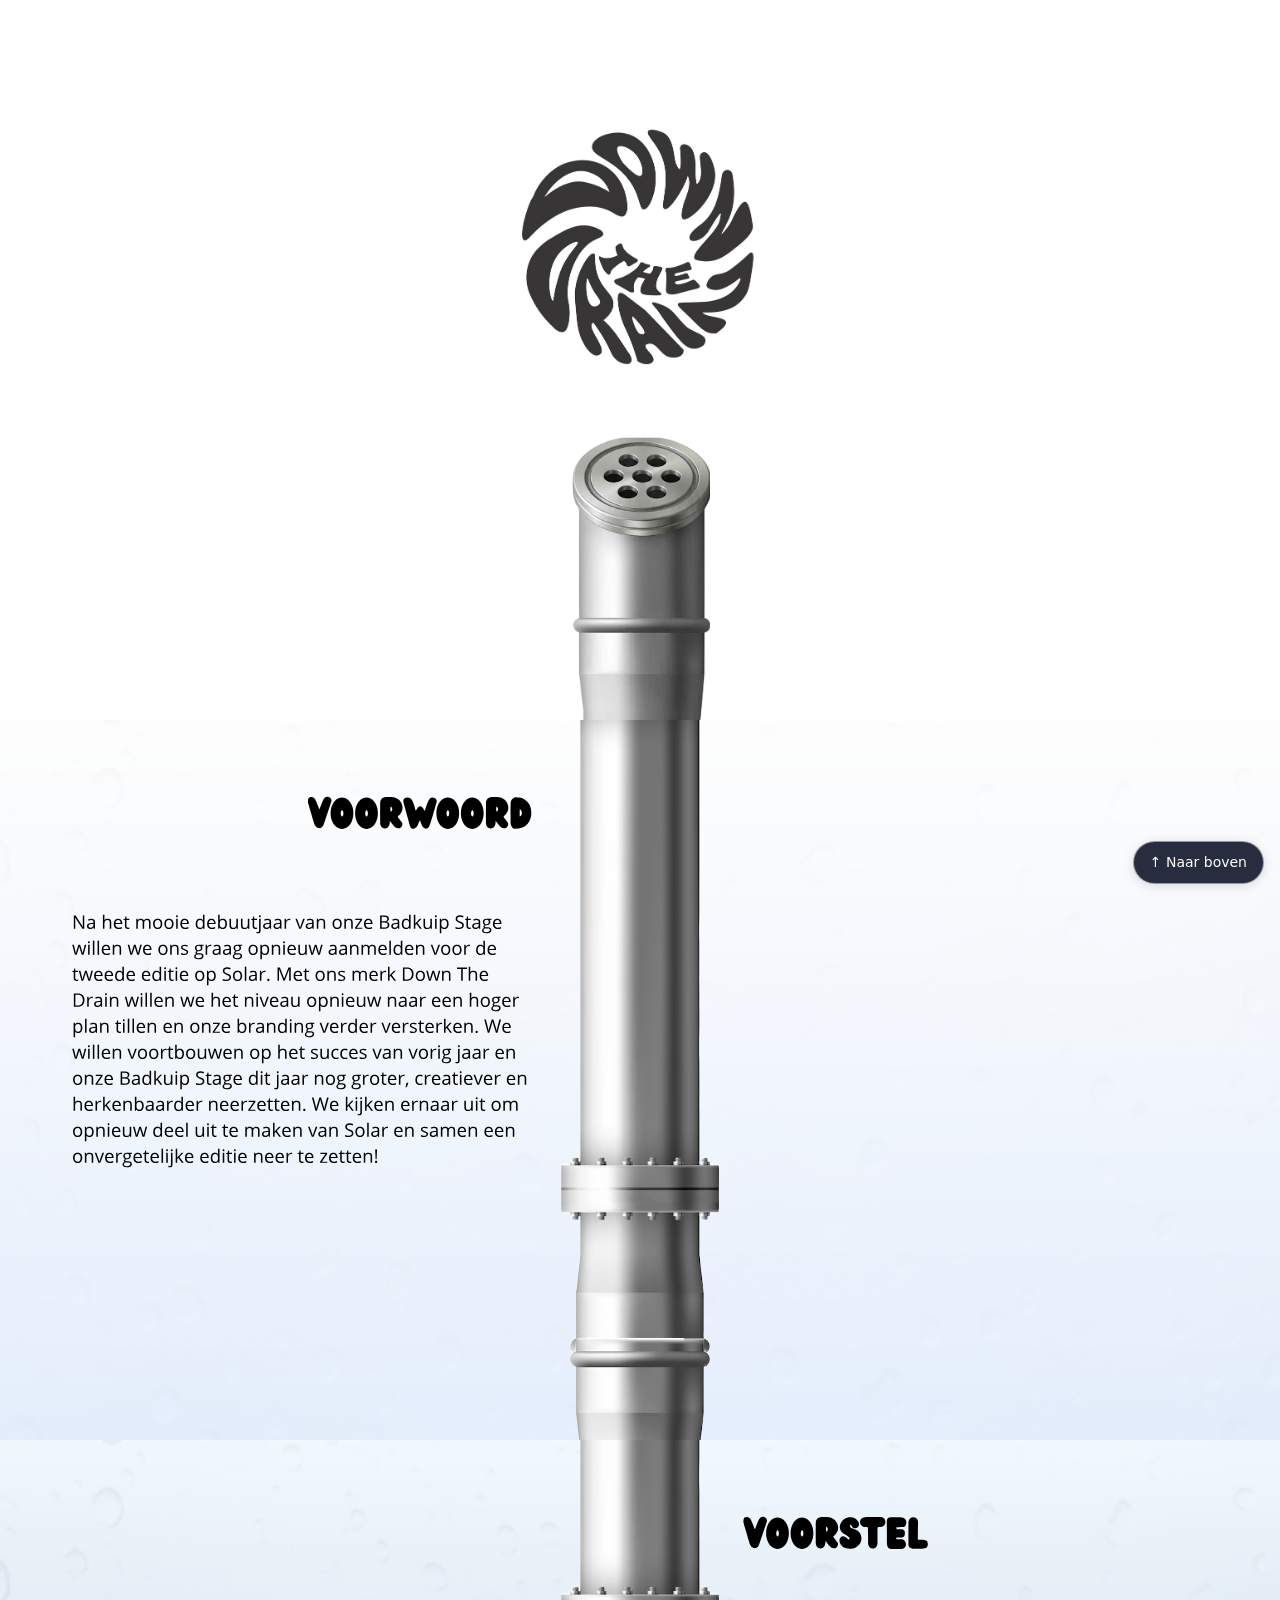
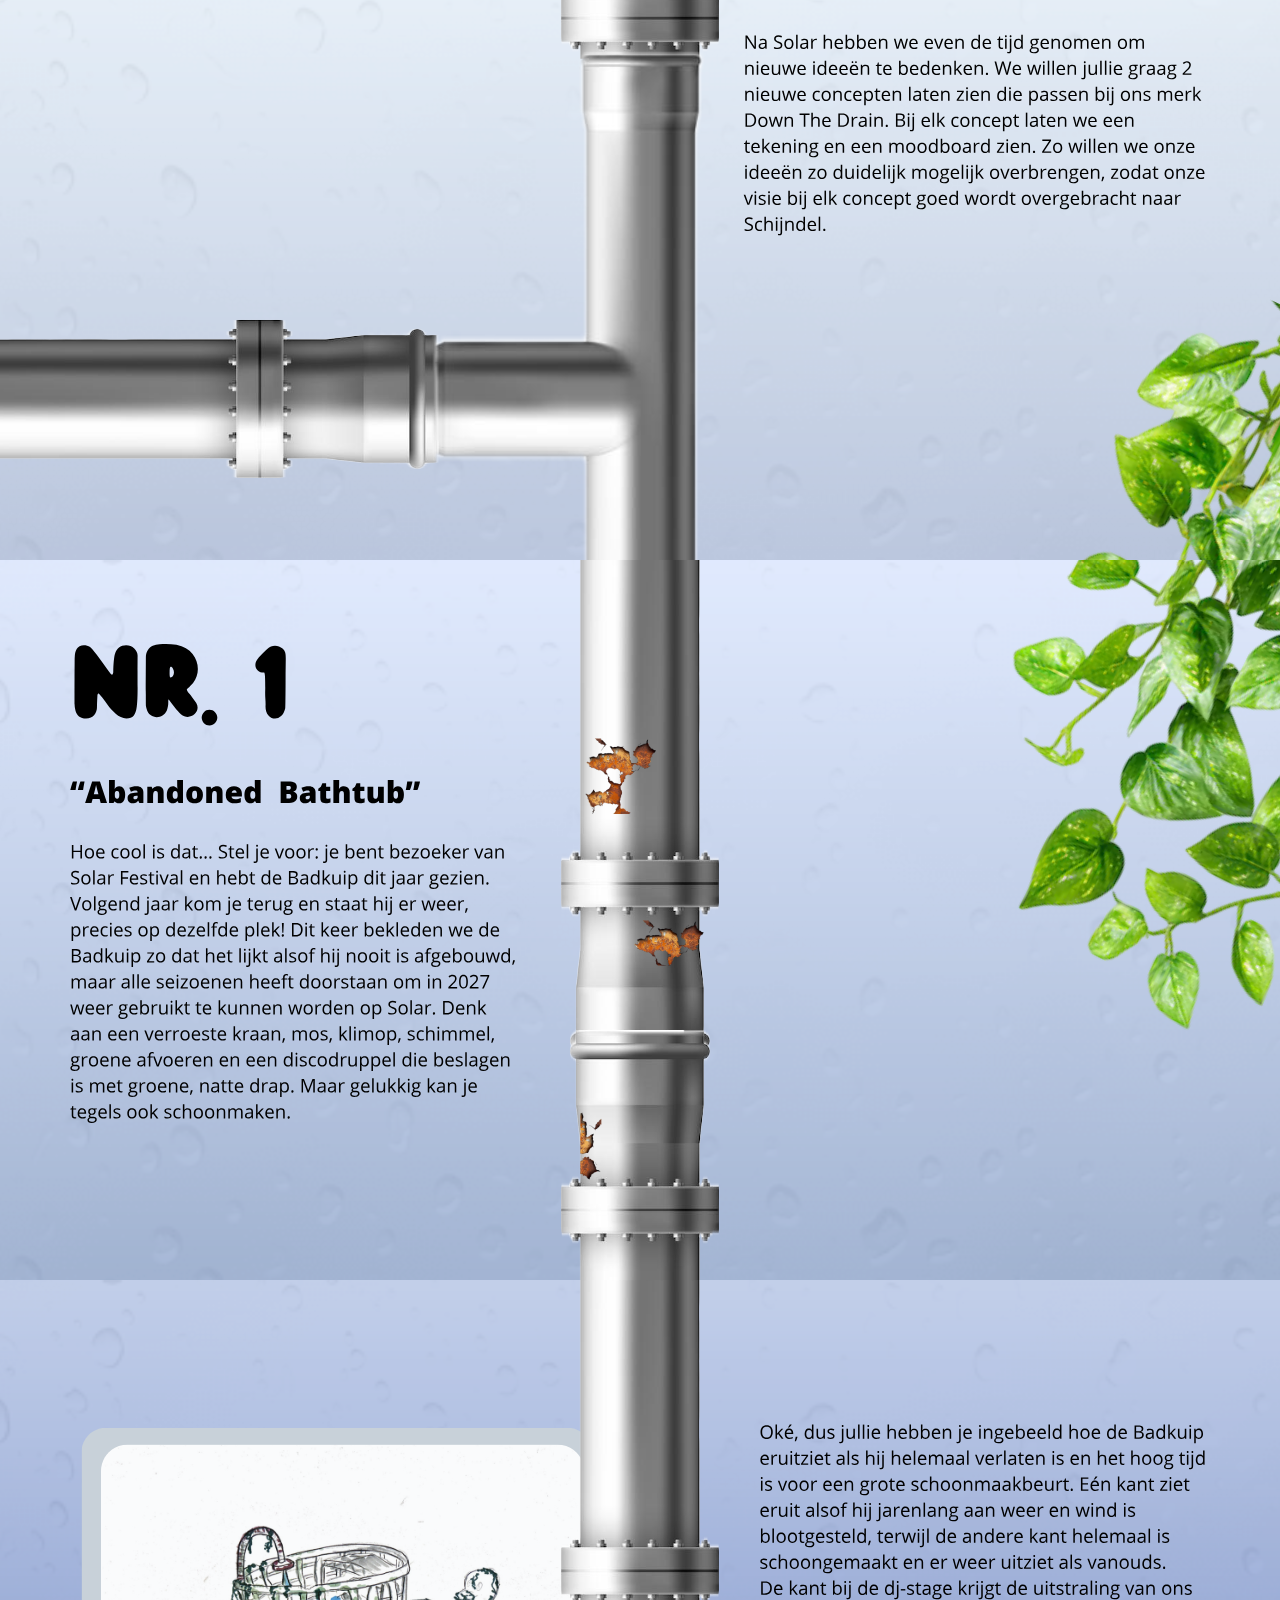
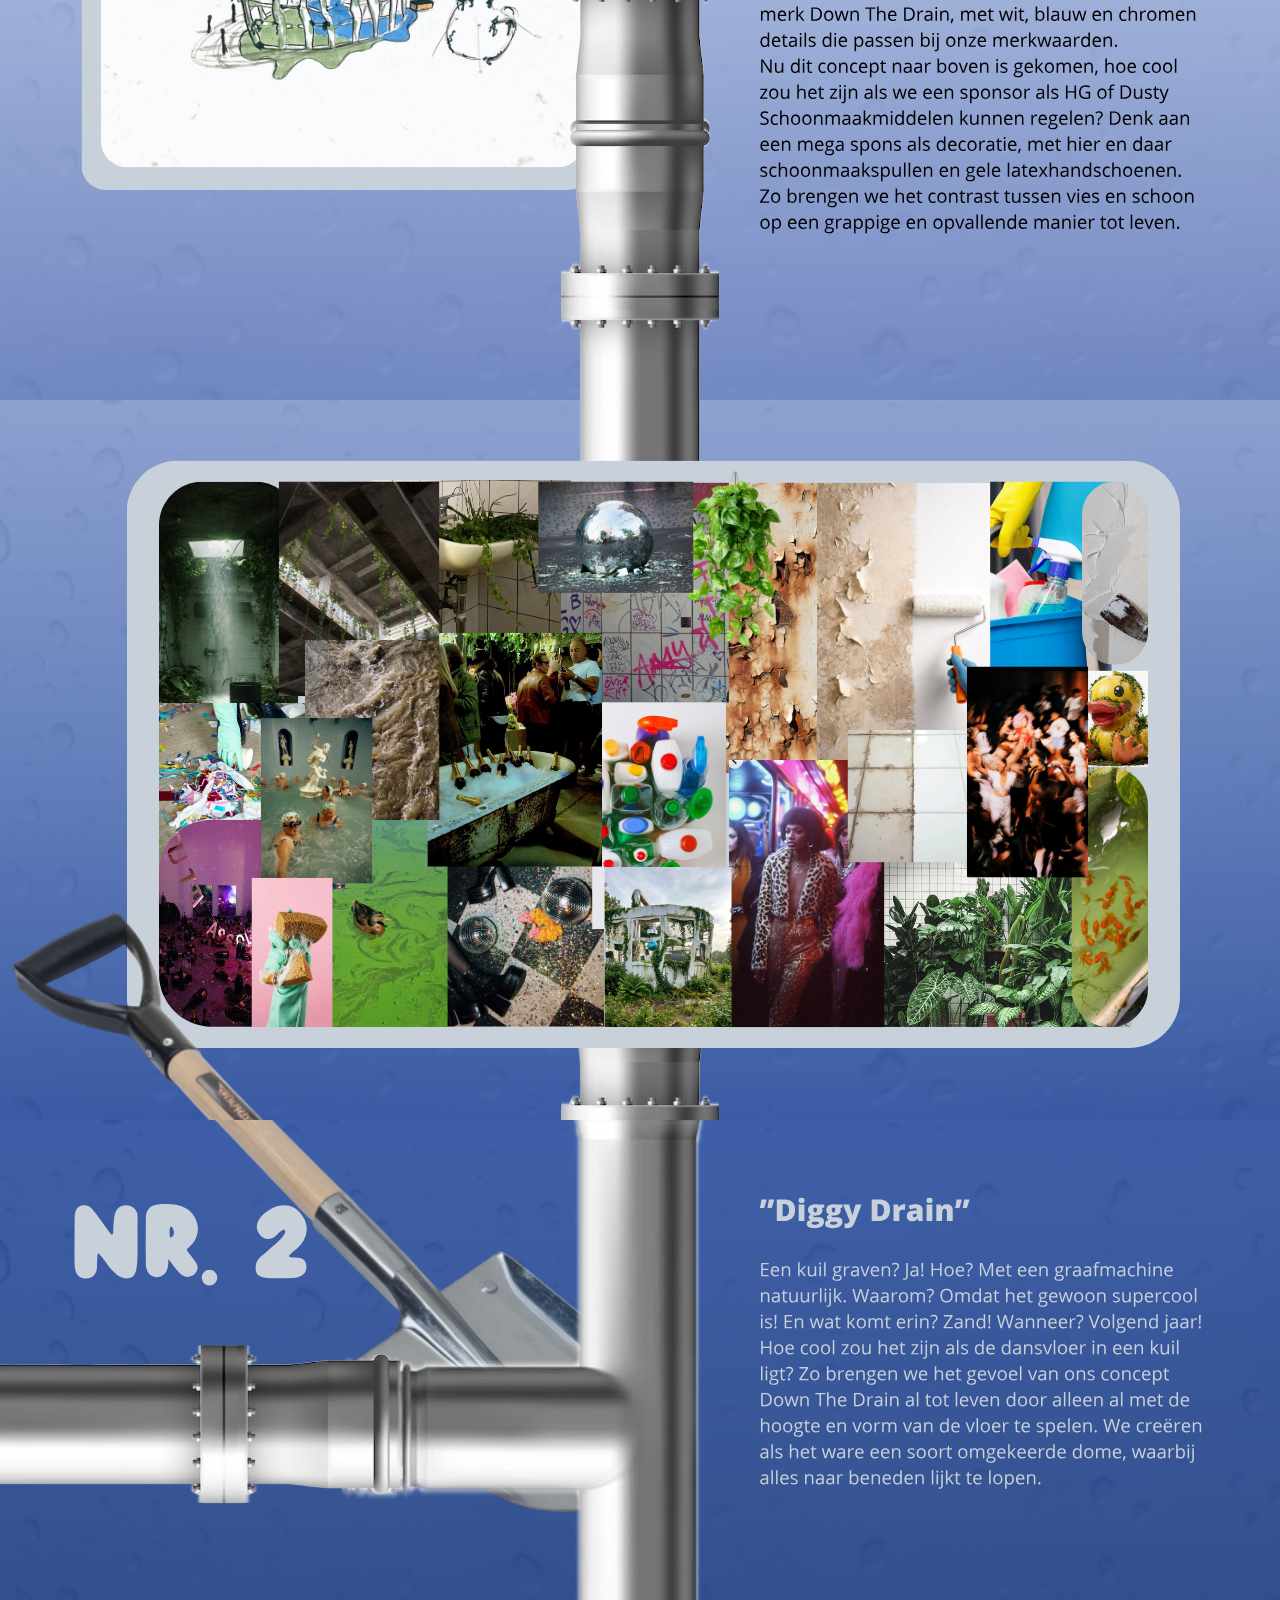
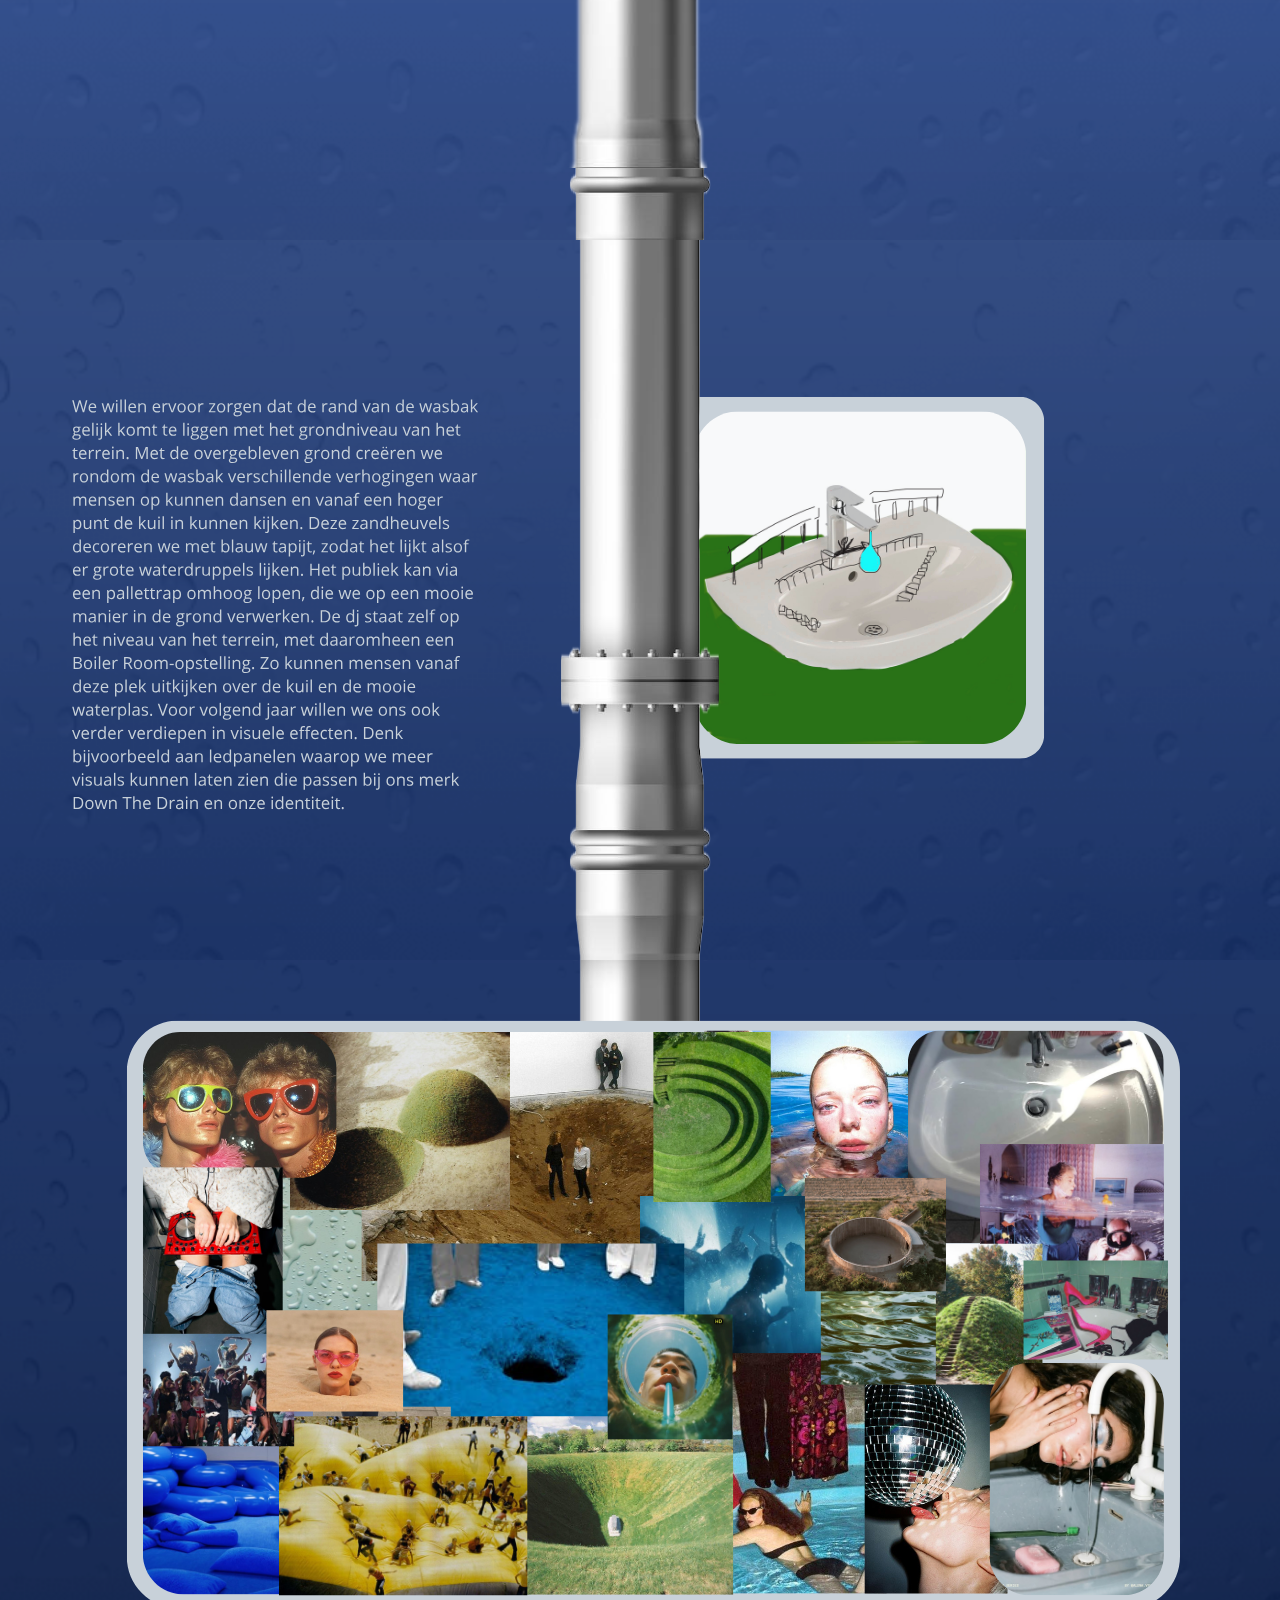
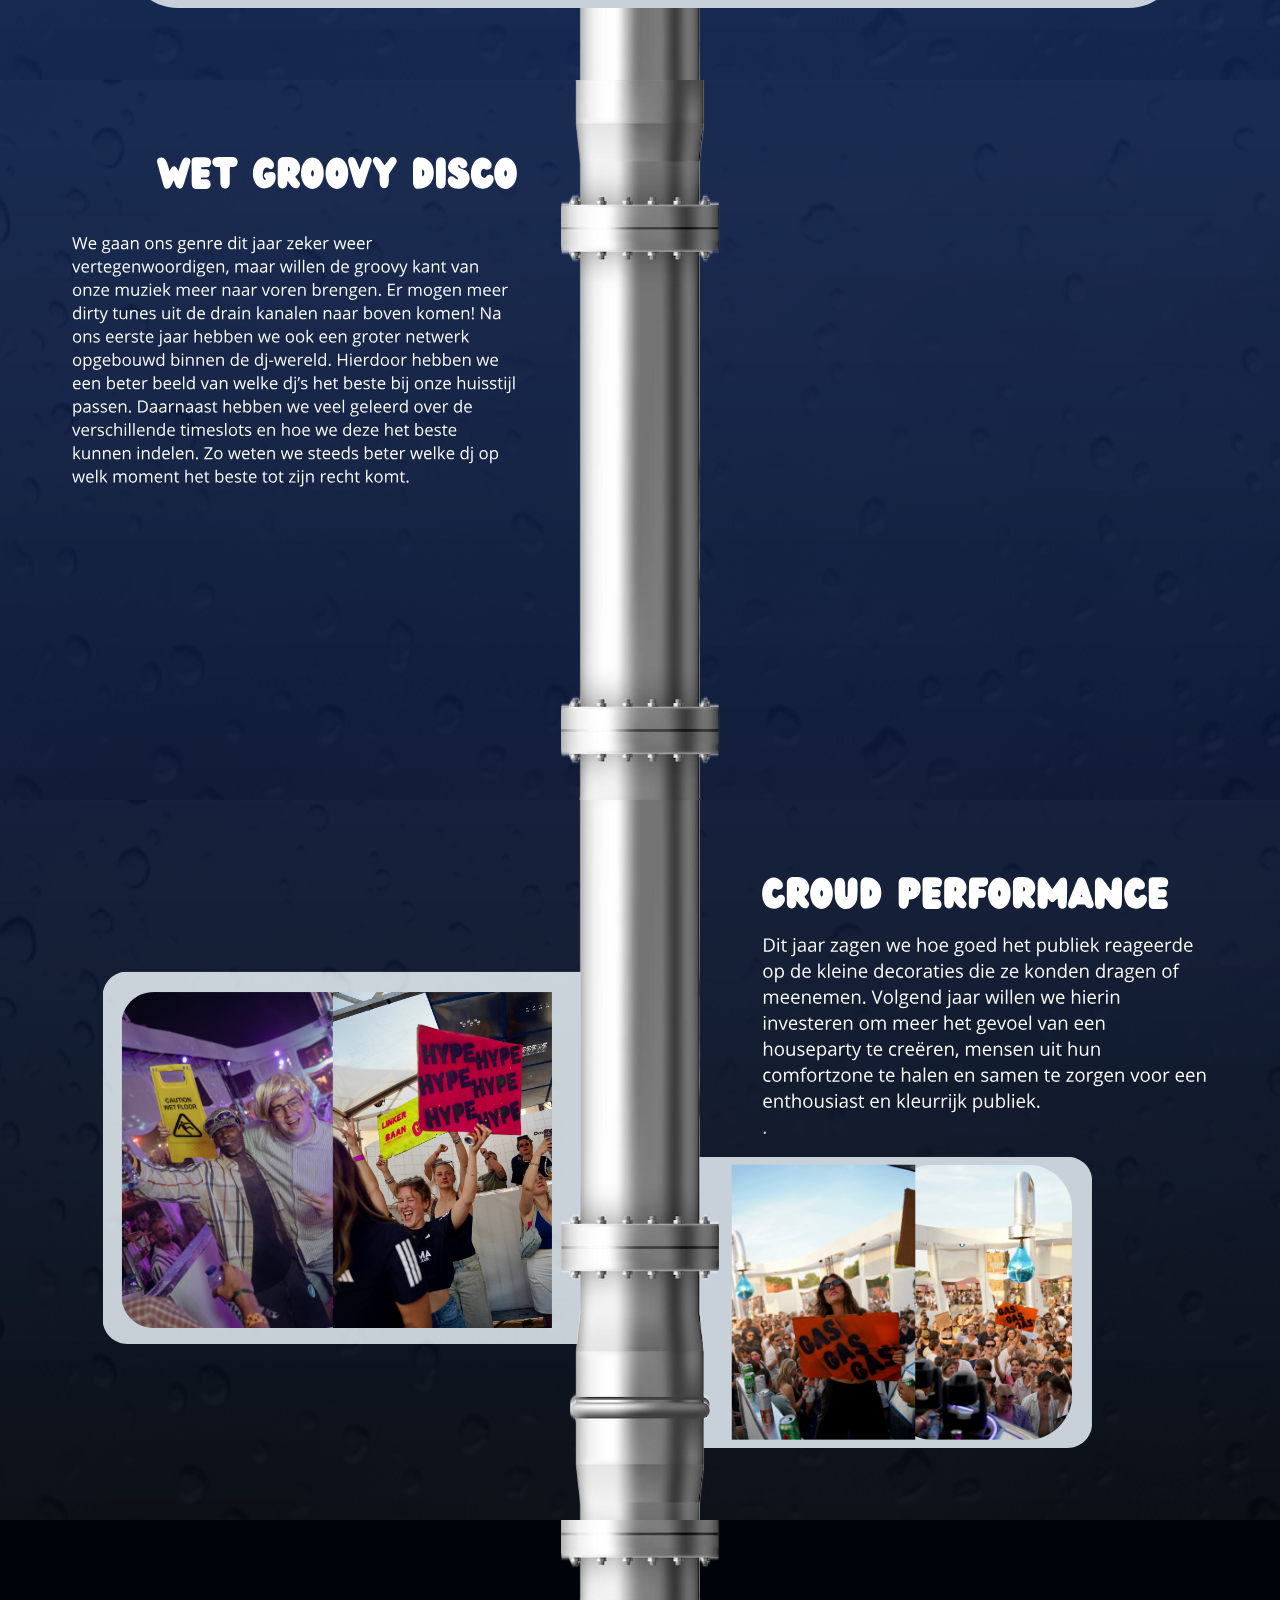
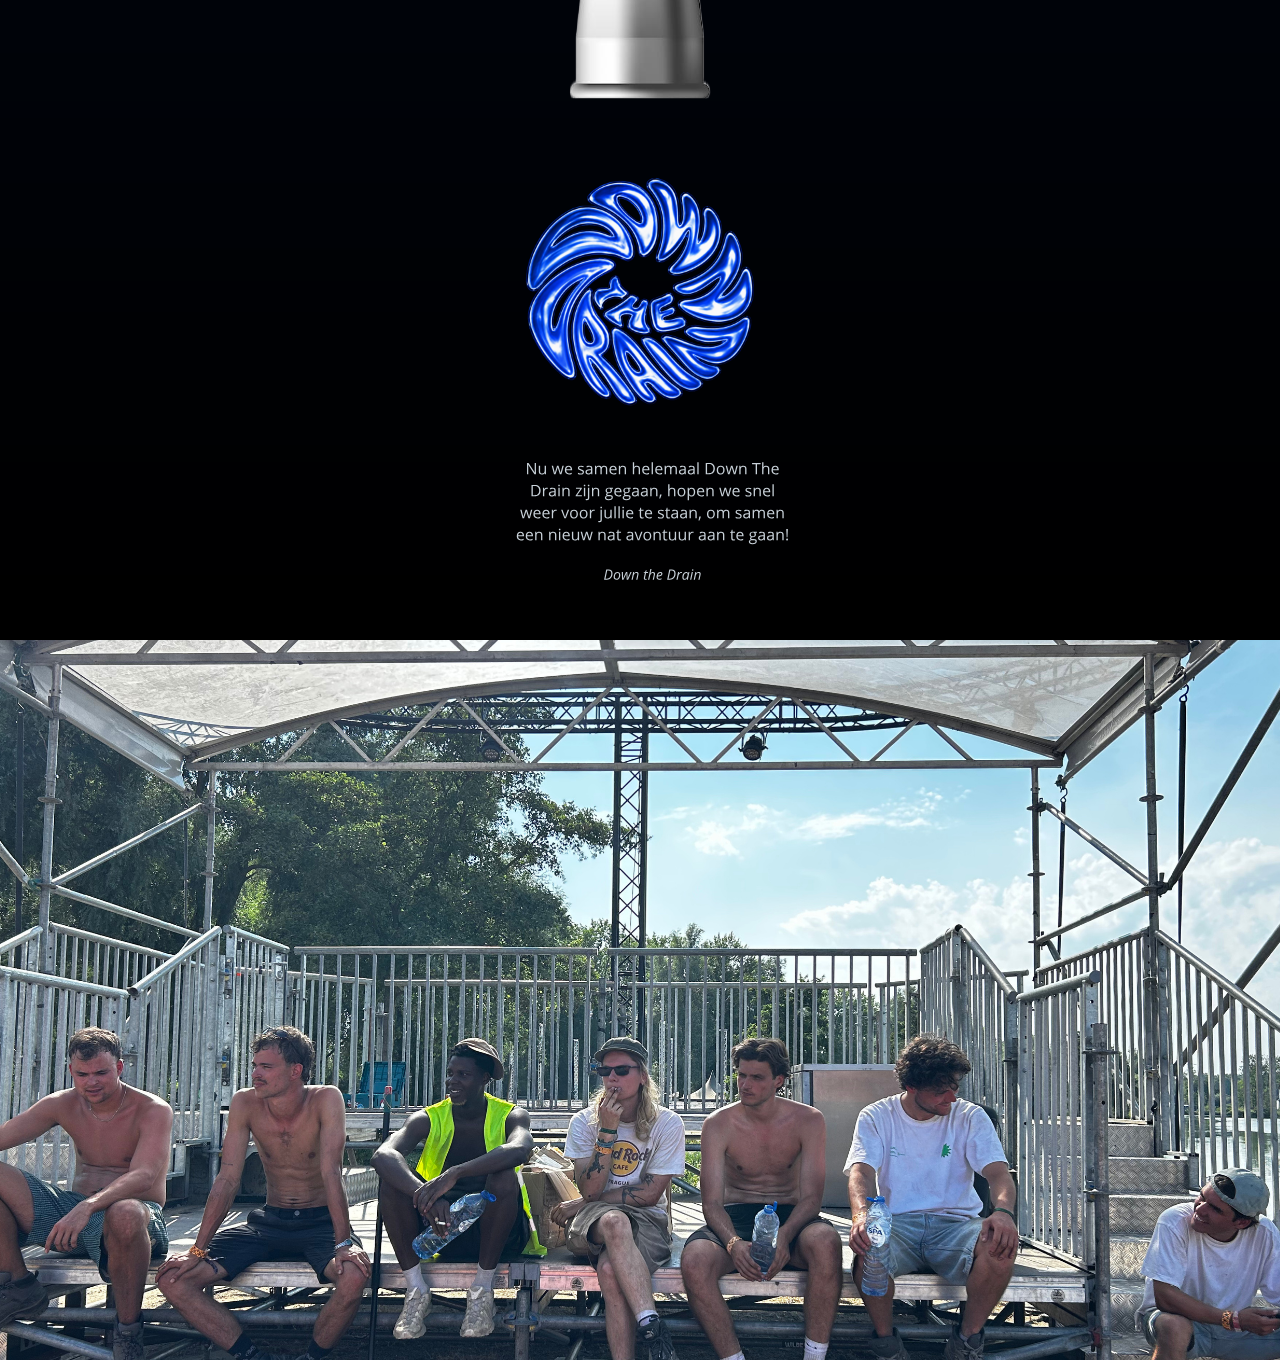
==== down-the-drain-ontwerp.html @ 2b4e66d3 "Add scrollable Solar concept with homepage link and rotating logo" ====
<!doctype html>
<html lang="nl">
<head>
  <meta charset="utf-8">
  <meta name="viewport" content="width=device-width, initial-scale=1">
  <meta name="theme-color" content="#10172a">
  <meta name="description" content="Down the Drain — het conceptboek als doorlopende scrollpagina.">
  <title>Down the Drain — Conceptboek</title>
  <link rel="icon" href="assets/images/web/drain-logo-round.png" type="image/png" sizes="192x192">
  <style>
    * { box-sizing: border-box; }
    html { scroll-behavior: smooth; background: #fff; }
    body { margin: 0; }
    main, section { width: 100%; margin: 0; padding: 0; }
    section { line-height: 0; }
    img { display: block; width: 100%; height: auto; }
    #pagina-12 { position: relative; }
    .home-logo { position: absolute; left: 40%; top: 34%; width: 20%;
      display: block; border-radius: 50%; }
    .home-logo img { border-radius: 50%; animation: home-logo-spin 16.36s linear infinite; }
    @keyframes home-logo-spin { to { transform: rotate(360deg); } }
    .top { position: fixed; right: 16px; bottom: 16px; z-index: 2;
      padding: 12px 16px; border: 1px solid #ffffff80; border-radius: 30px;
      background: #10172ae6; color: white; text-decoration: none;
      font: 14px/1.2 system-ui, sans-serif; box-shadow: 0 2px 12px #0002; }
    .top:hover { background: #254ae0; }
    a:focus-visible { outline: 3px solid #f4c542; outline-offset: 3px; }
    @media (prefers-reduced-motion: reduce) {
      html { scroll-behavior: auto; }
      .home-logo img { animation: none; }
    }
    @media print { .top { display: none; } section { break-inside: avoid; } }
  </style>
</head>
<body id="boven">
  <main aria-label="Down the Drain conceptboek">
<section id="pagina-1" aria-label="Down the Drain"><img src="[data-uri]" width="1440" height="810" alt="Down the Drain" loading="eager" decoding="async"></section>
<section id="pagina-2" aria-label="Voorwoord"><img src="[data-uri]" width="1440" height="810" alt="Voorwoord. Voorwoord Na het mooie debuutjaar van onze Badkuip Stage willen we ons graag opnieuw aanmelden voor de tweede editie op Solar. Met ons merk Down The Drain willen we het niveau opnieuw naar een hoger plan tillen en onze branding verder versterken. We willen voortbouwen op het succes van vorig jaar en onze Badkuip Stage dit jaar nog groter, creatiever en herkenbaarder neerzetten. We kijken ernaar uit om opnieuw deel uit te maken van Solar en samen een onvergetelijke editie neer te zetten!" loading="lazy" decoding="async"></section>
<section id="pagina-3" aria-label="Voorstel"><img src="[data-uri]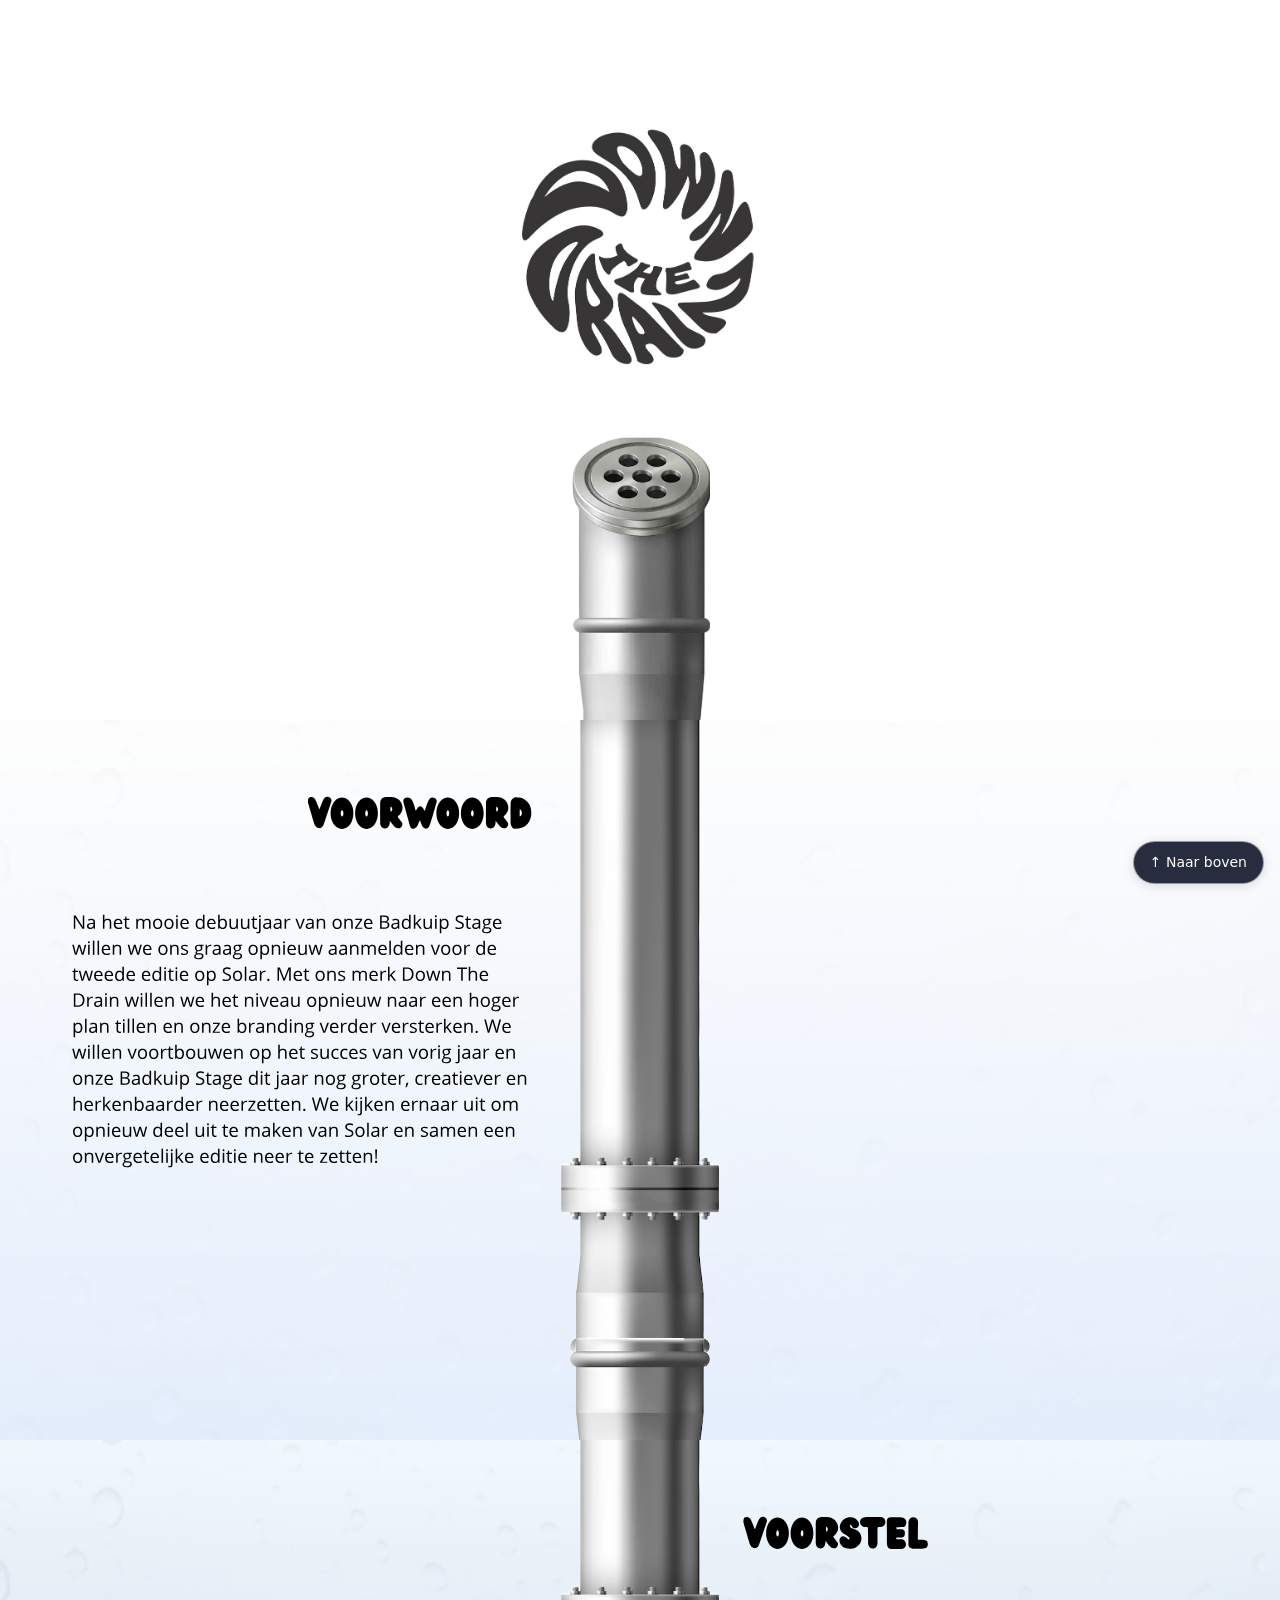
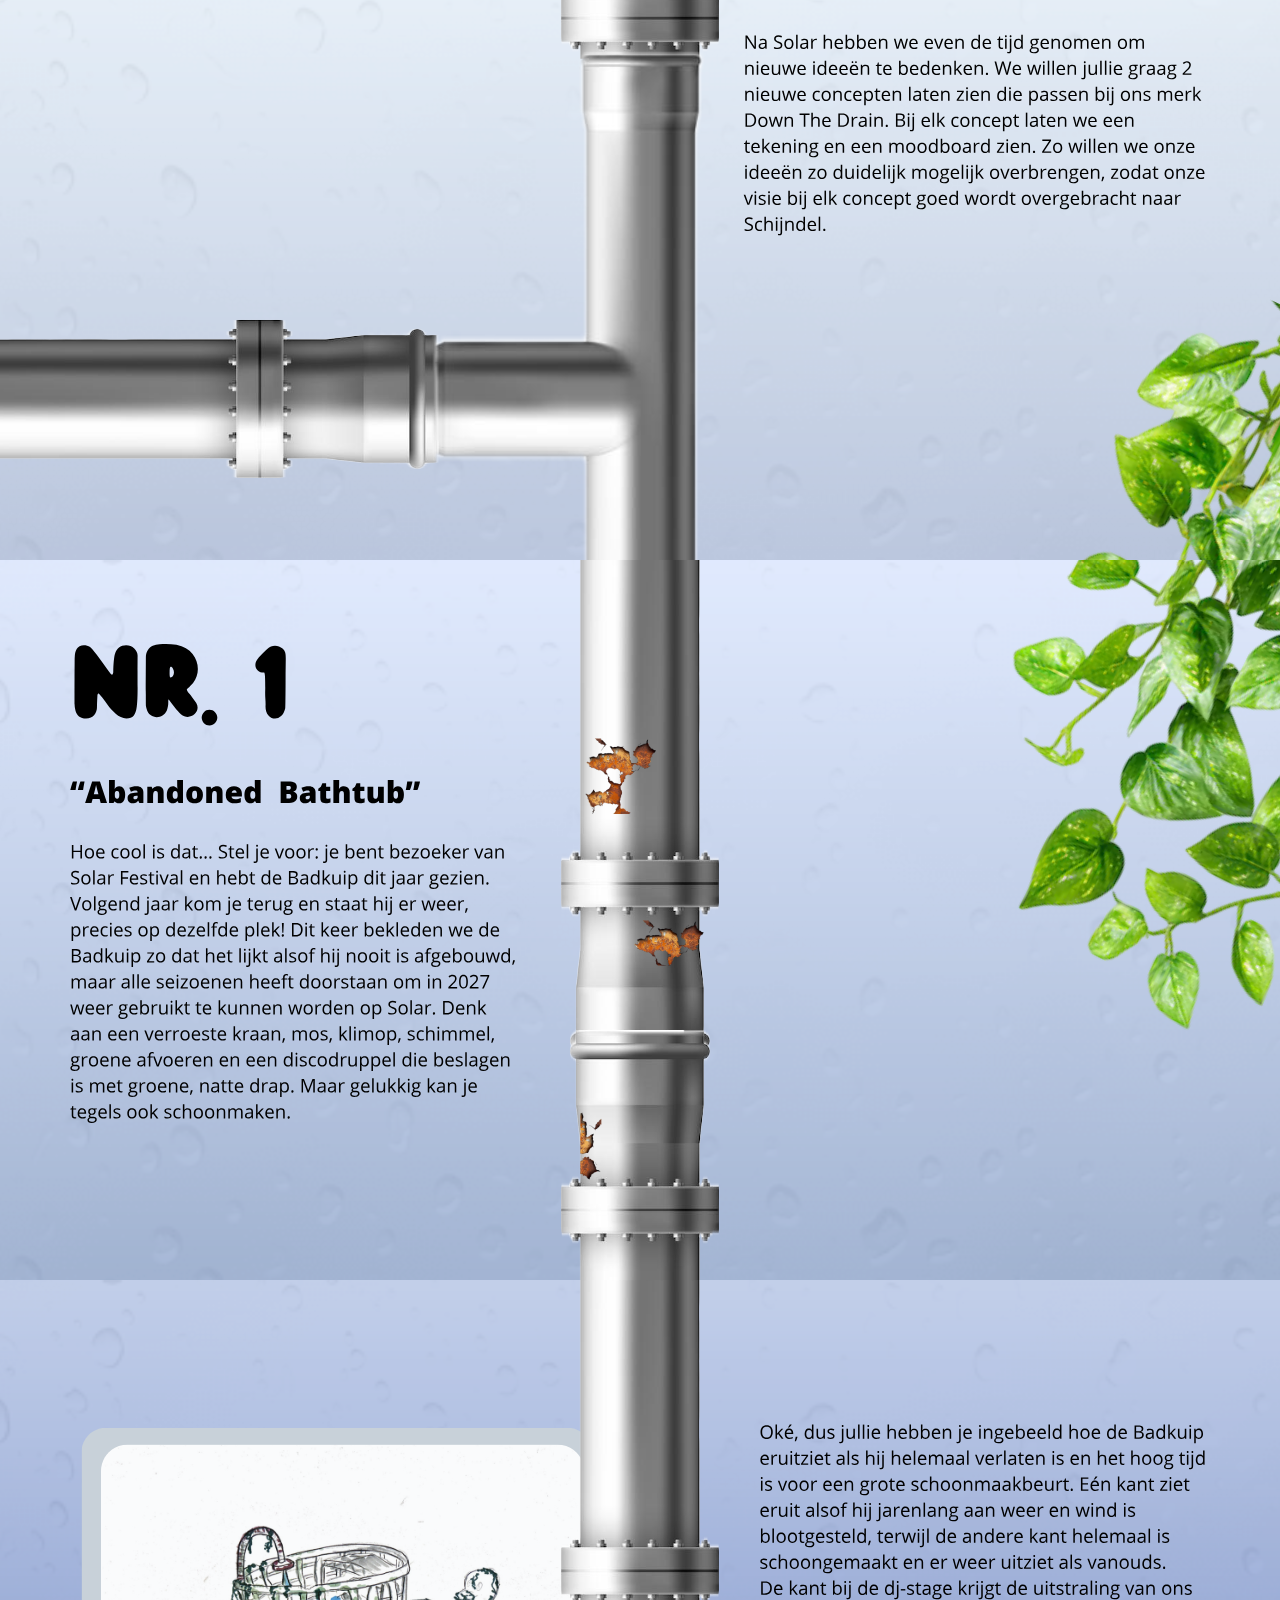
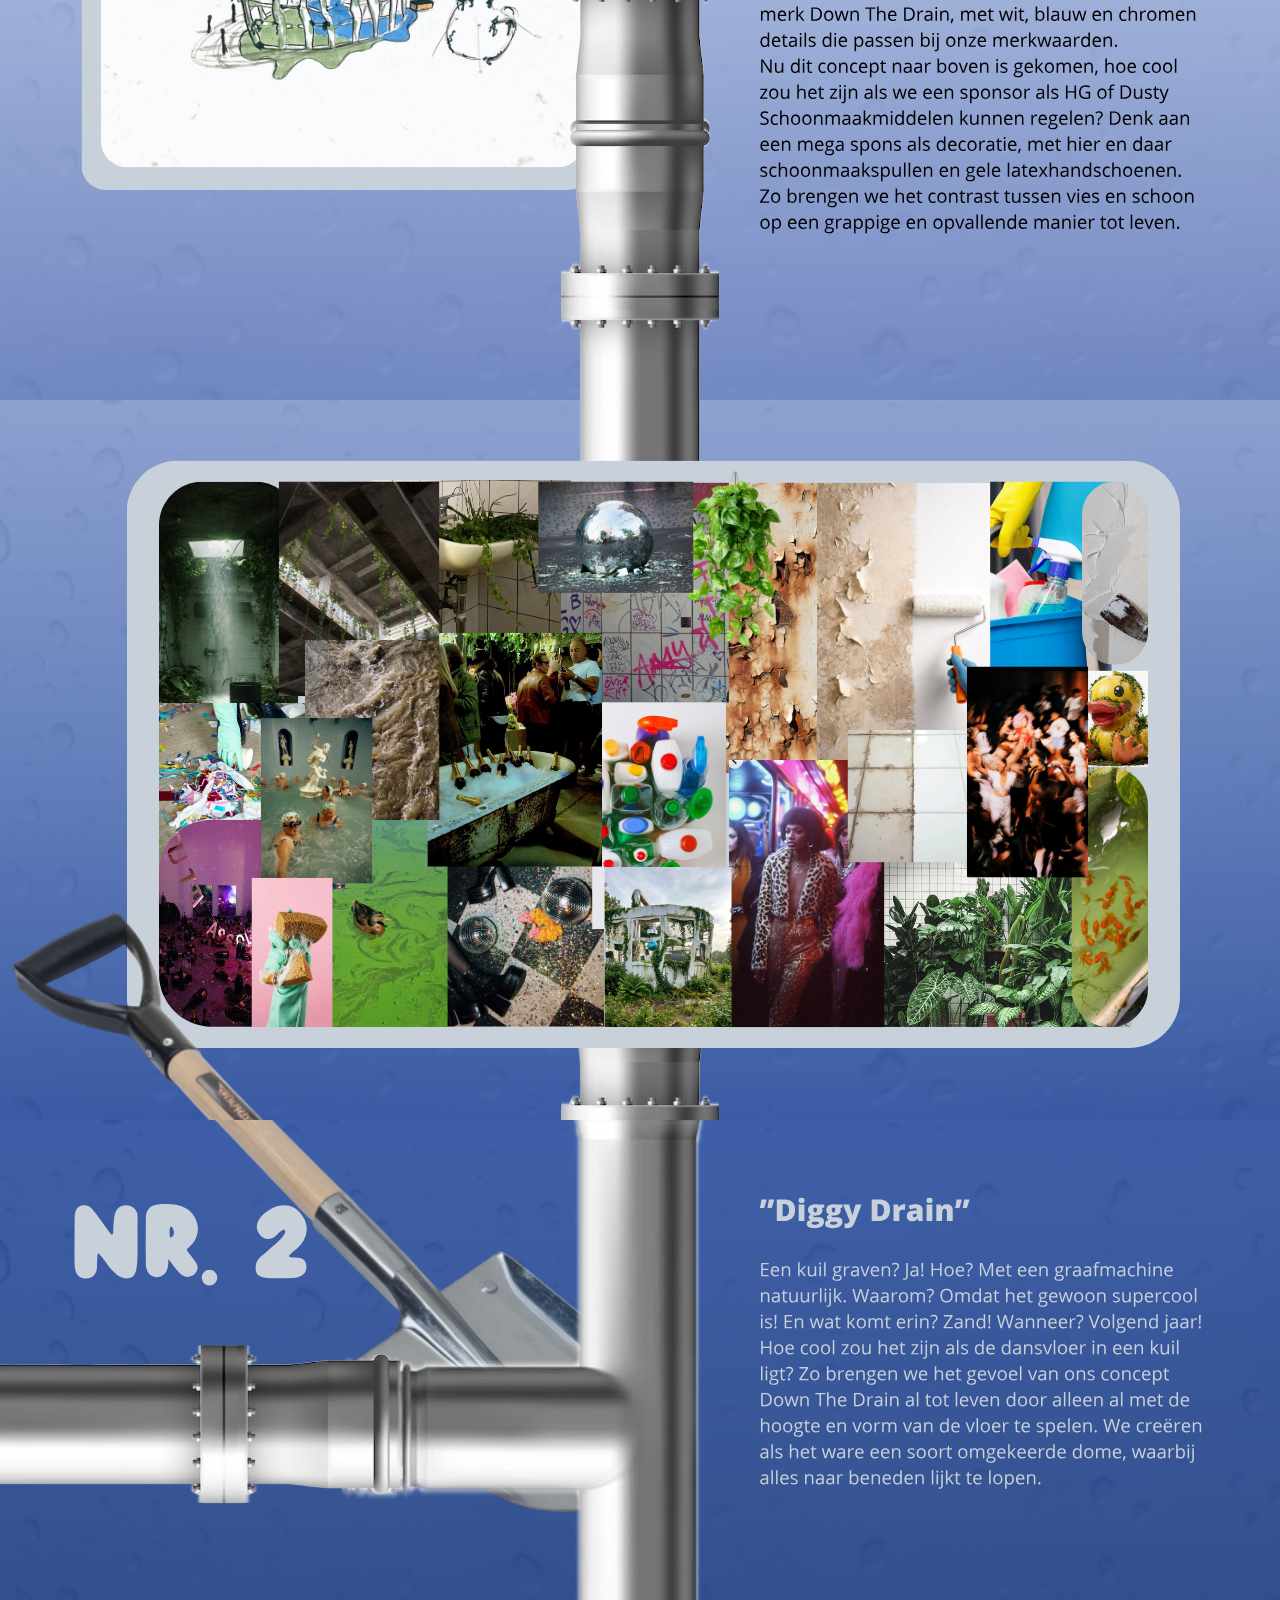
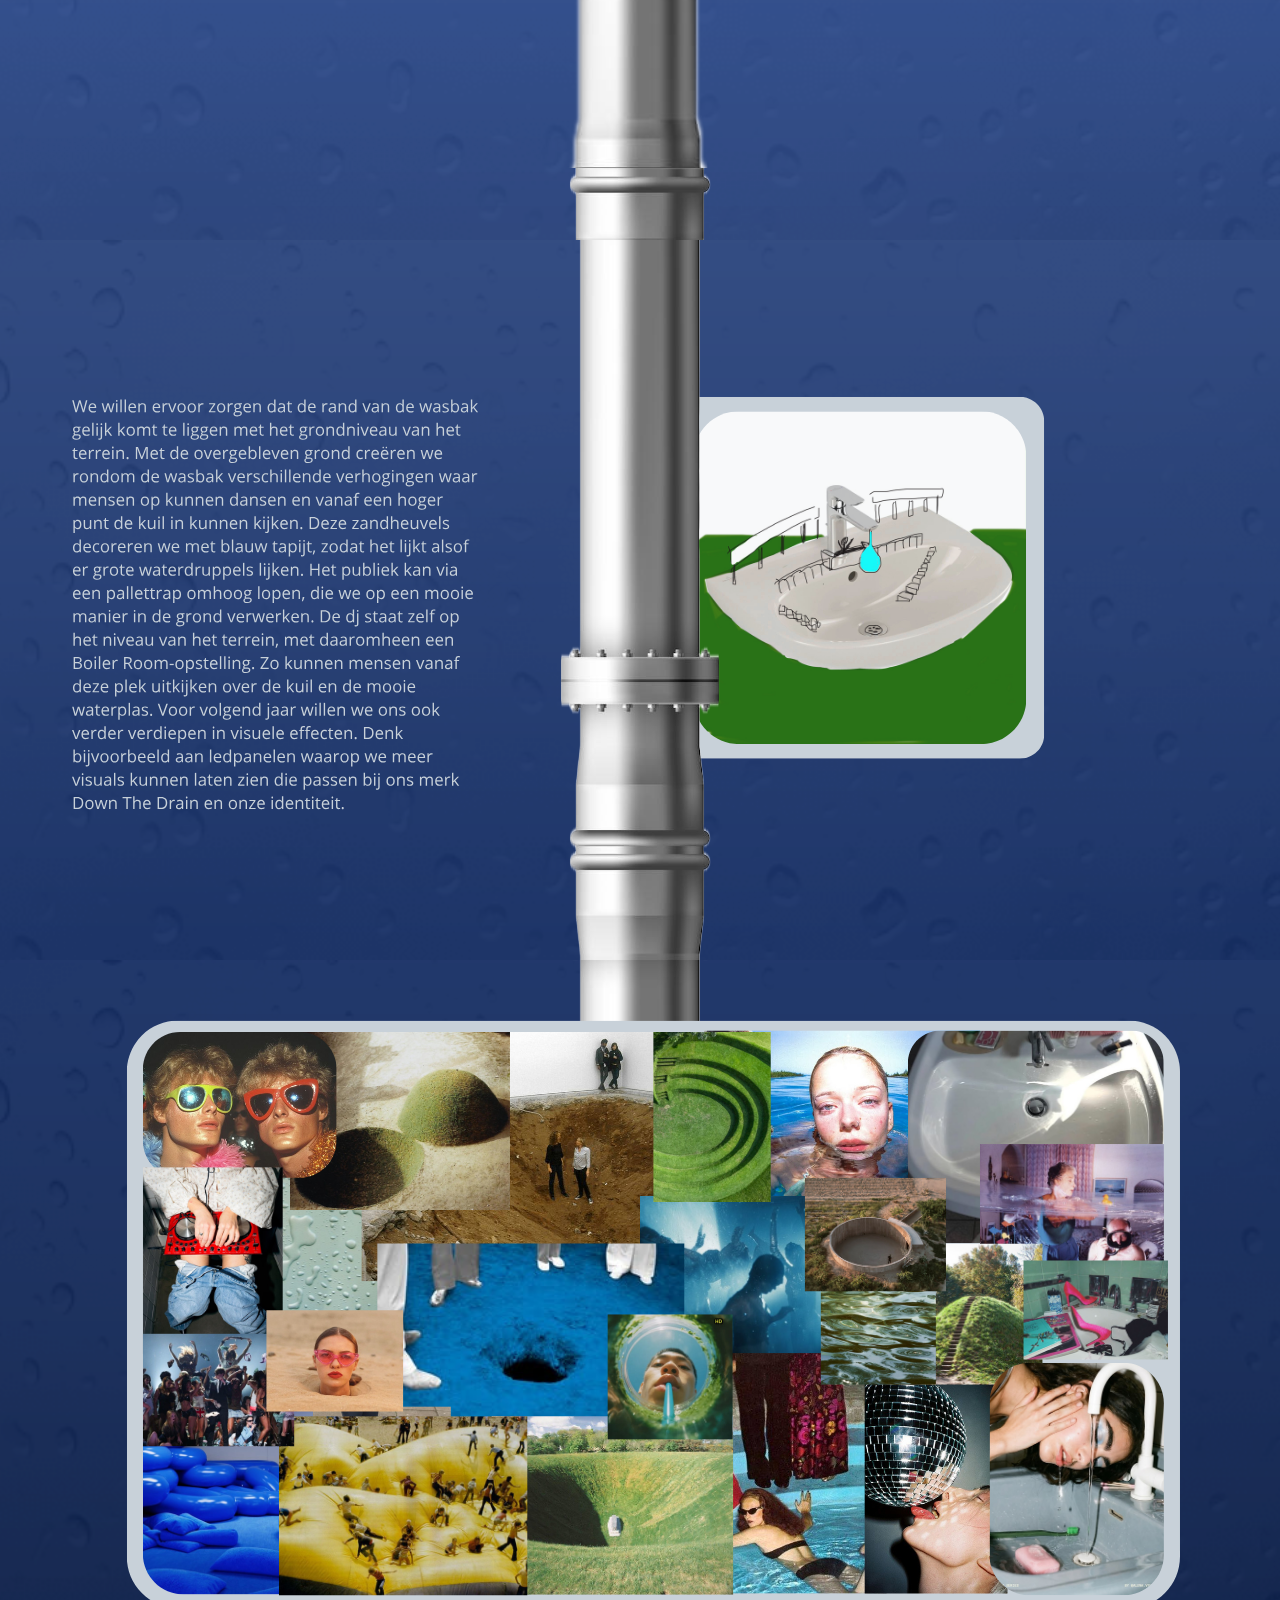
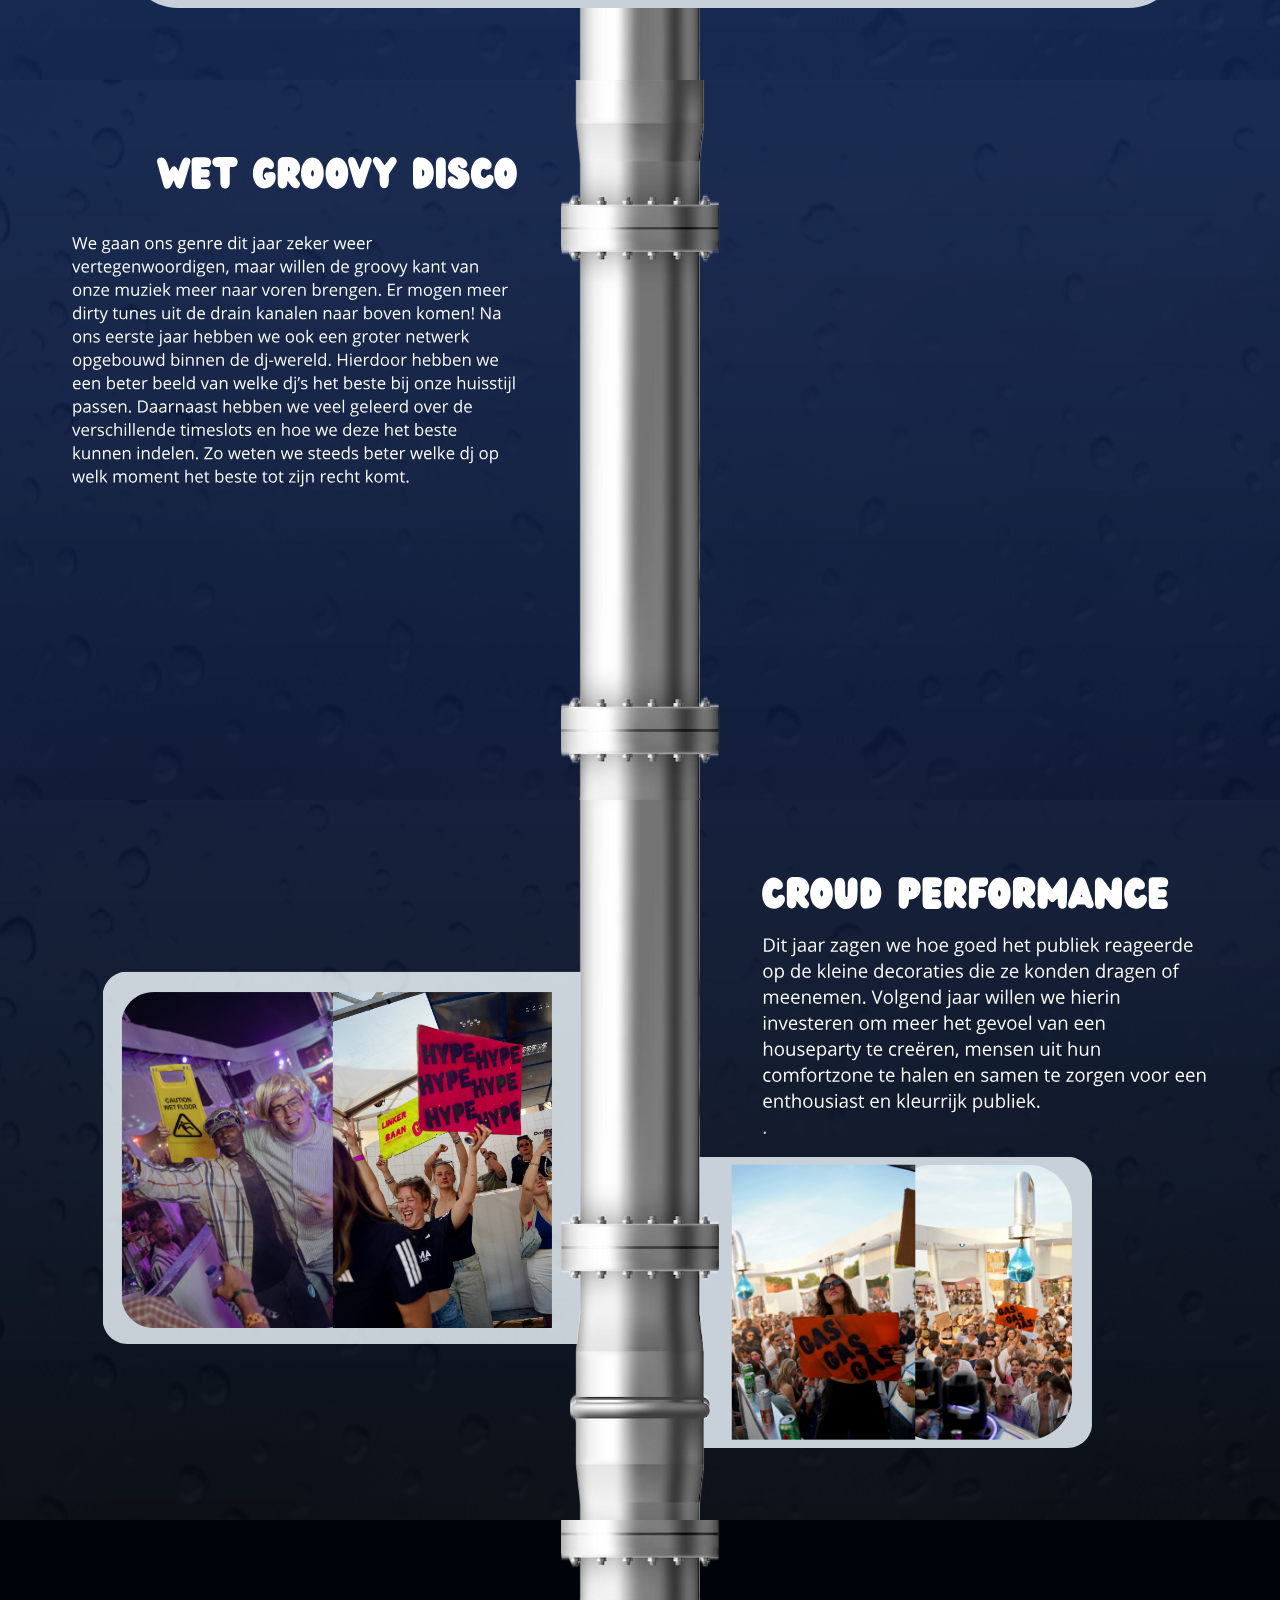
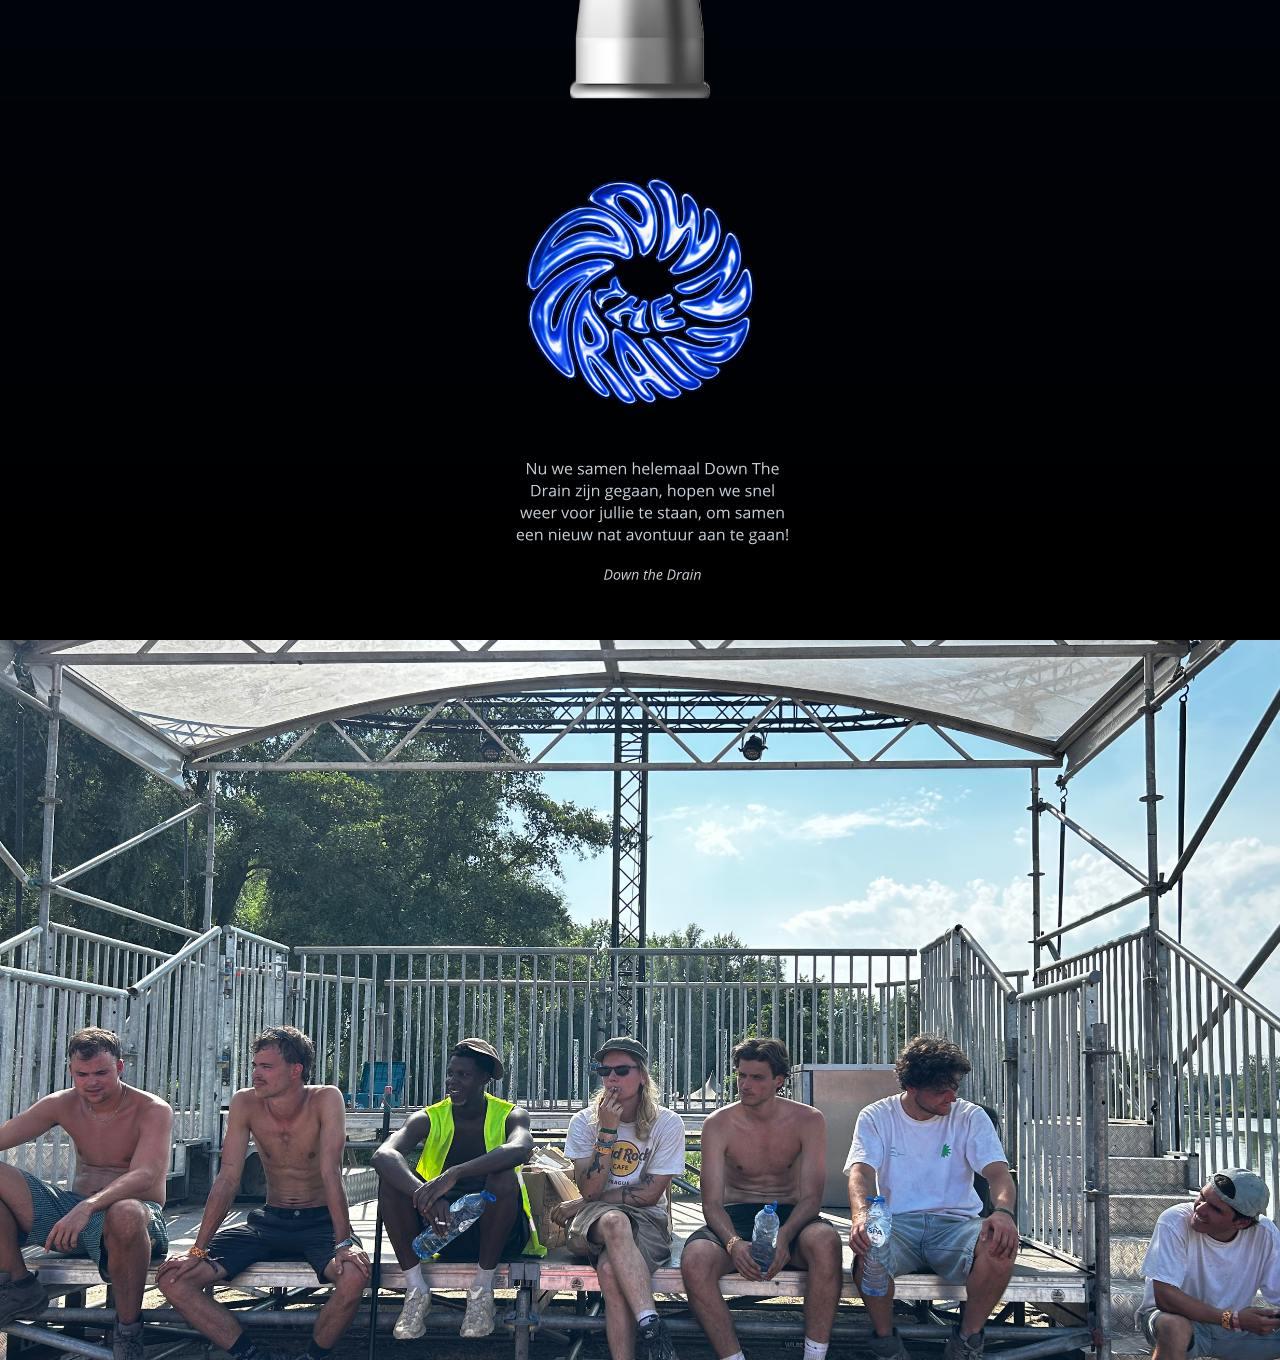
